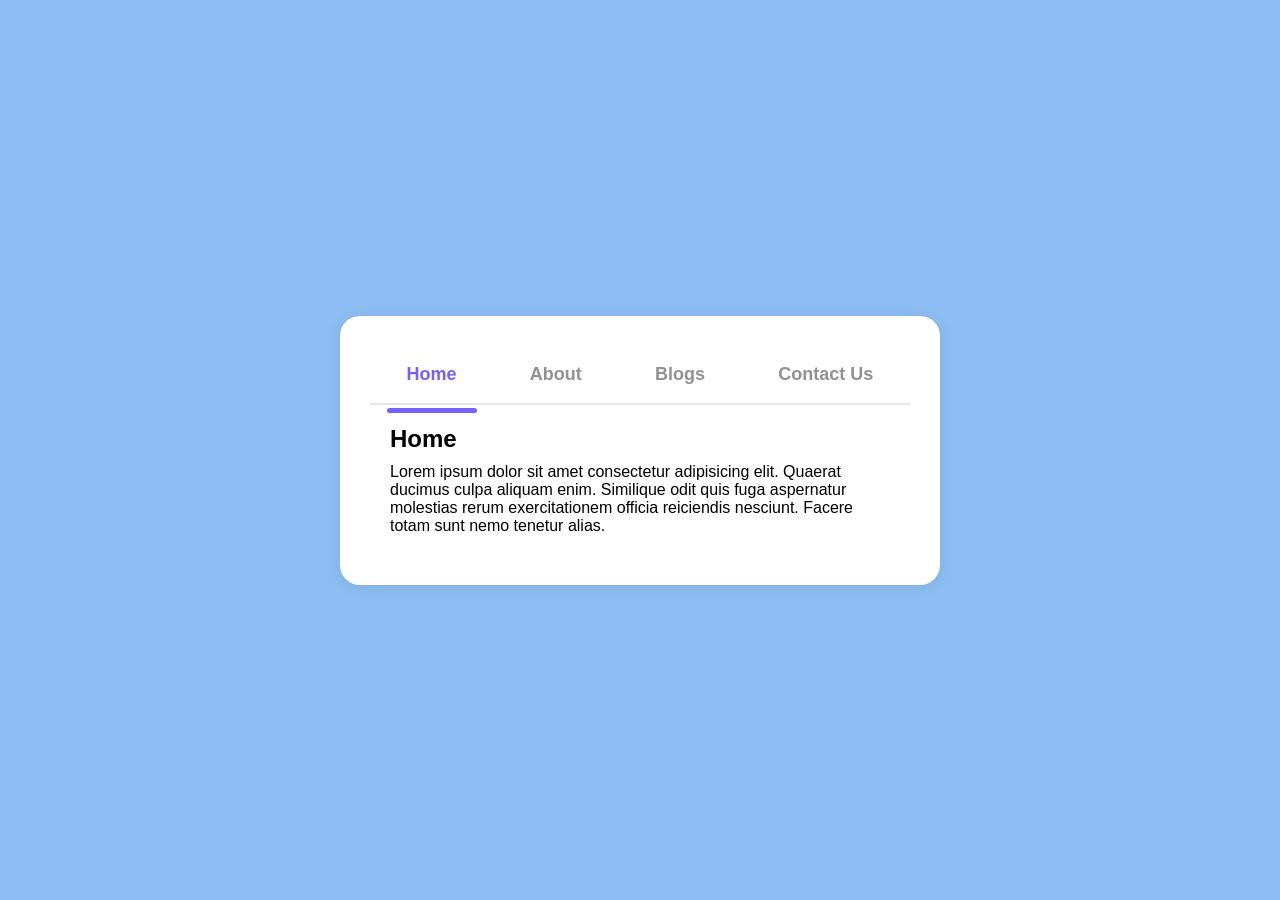
==== ui_page.html @ 30e162bf "Home + Info Tab" ====
<!DOCTYPE html>
<html lang="en">
<head>

    <meta charset="UTF-8">
    <meta name="viewport" content="width=device-width, initial-scale=1.0">
    
    <title>UI_Page</title>
    <link rel="stylesheet" href="styleui.css">

</head>
<body>

<div class="container">
    <div class="tab-box">
        <button class="tab-btn active">Home</button>
        <button class="tab-btn">About</button>
        <button class="tab-btn">Blogs</button>
        <button class="tab-btn">Contact Us</button>
        <div class="line"></div>
    </div>
    <div class="content_box">
        <div class="content active">
            <h2>Home</h2>
            <p>
                Lorem ipsum dolor sit amet consectetur adipisicing elit. 
                Quaerat ducimus culpa aliquam enim. Similique odit quis 
                fuga aspernatur molestias rerum exercitationem officia 
                reiciendis nesciunt. Facere totam sunt nemo tenetur alias.
            </p>
        </div>

        <div class="content">
            <h2>About</h2>
            <p>Lorem ipsum dolor sit amet consectetur adipisicing elit. 
                Quaerat ducimus culpa aliquam enim. Similique odit quis 
                fuga aspernatur molestias rerum exercitationem officia 
                reiciendis nesciunt. Facere totam sunt nemo tenetur alias.
            </p>
        </div>

        <div class="content">
            <h2>Blogs</h2>
            <p>Lorem ipsum dolor sit amet consectetur adipisicing elit. 
                Quaerat ducimus culpa aliquam enim. Similique odit quis 
                fuga aspernatur molestias rerum exercitationem officia 
                reiciendis nesciunt. Facere totam sunt nemo tenetur alias.
            </p>
        </div>

        <div class="content">
            <h2>Contact Us</h2>
            <p>Lorem ipsum dolor sit amet consectetur adipisicing elit. 
                Quaerat ducimus culpa aliquam enim. Similique odit quis 
                fuga aspernatur molestias rerum exercitationem officia 
                reiciendis nesciunt. Facere totam sunt nemo tenetur alias.
            </p>
        </div>

    </div>

</div>
<script>
    const tabs = document.querySelectorAll('.tab-btn');
    const all_content = document.querySelectorAll('.content');

    tabs.forEach((tab, index) =>{
        tab.addEventListener('click', (e) =>{
            tabs.forEach(tab =>{tab.classList.remove('active')})
            tab.classList.add('active');

            
        var line=document.querySelector('.line');
        line.style.width = e.target.offsetWidth + "px";
        line.style.left = e.target.offsetLeft + "px";
        
        all_content.forEach(content => {content.classList.remove('active')});
        all_content[index].classList.add('active');
        })

    })

</script>
</body>
</html>
---- styleui.css ----
*{
    margin: 0;
    padding: 0;
    box-sizing: border-box;
    font-family: sans-serif;
}

body{
    background-color: #8dbef3;
    display: flex;
    justify-content: center;
    align-items: center;
    height: 100vh;
}

.container{
    width: 600px;
    background-color: white;
    padding: 30px;
    box-shadow: 0 2px 16px rgba(0,0,0,0.1);
    border-radius: 20px;
}

.tab-box{
    width: 100%;
    display: flex;
    justify-content: space-around;
    align-items: center;
    border-bottom: 2px solid rgba(229, 229,229);
    font-size: 18px; 
    font-weight: 600;
    position: relative;
}

.tab-box .tab-btn{
    font-size: 18px;
    font-weight: 600;
    color: #919191;
    background: none;
    border: none;
    padding: 18px;
    cursor: pointer;
}

.tab-box .tab-btn.active{
    color: #7360ff;

}

.content_box{
    padding: 20px;
}

.content_box .content{
    display: none;
    animation: moving 0.5s ease;
}

@keyframes moving{
    from{transform: translateX(50px); opacity: 0;}
    to{transform: translateX(0px); opacity: 1;}
}

.content_box .content.active{
    display: block;
}

.content_box .content h2{
    margin-bottom: 10px;
} 

.line{
    position: absolute;
    top: 62px;
    left: 17px;
    width: 90px;
    height: 5px;
    background-color: #7360ff;
    border-radius: 10px;
    transition: all 0.3s ease-in-out;
}
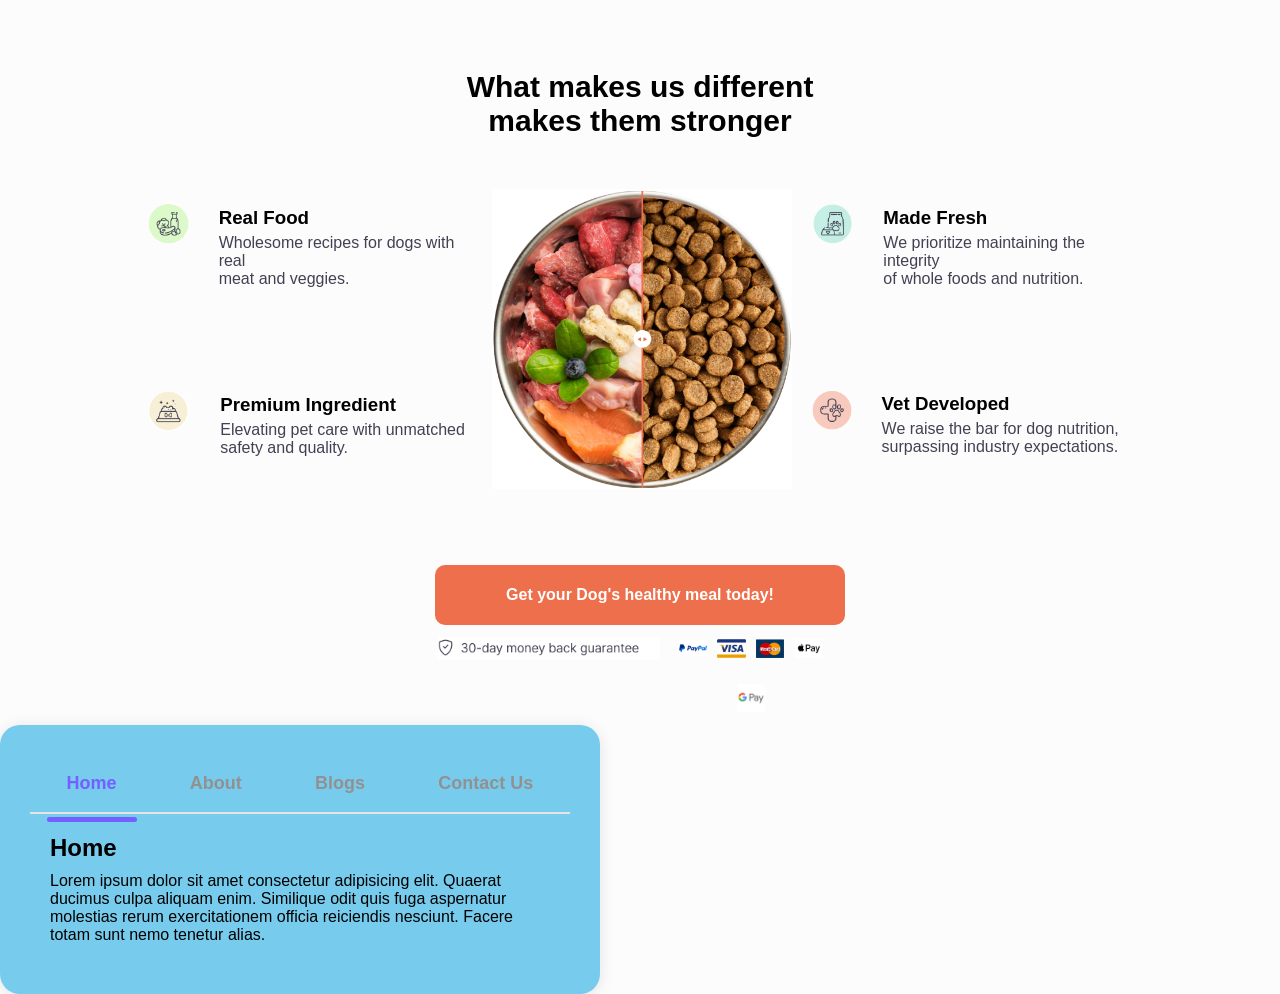
==== commit d558771c: "None_Message" ====
--- a/ui_page.html
+++ b/ui_page.html
@@ -4,13 +4,115 @@
 
     <meta charset="UTF-8">
     <meta name="viewport" content="width=device-width, initial-scale=1.0">
-    
     <title>UI_Page</title>
     <link rel="stylesheet" href="styleui.css">
 
 </head>
 <body>
 
+
+<!-- header -->
+<section class="header">
+    <h1>What makes us different <br> makes them stronger</h1>
+
+    
+                    <div class="row">
+                            <div>
+
+                                    <div class="header-col">
+
+                                        
+
+                                                    <img src="RealFood.png">
+                                                        <div>
+                                                            <h3>Real Food</h3>
+                                                            <p>Wholesome recipes for dogs with real <br> meat and veggies.</p>
+                                                        </div>
+                                
+                                    </div>
+                                        
+                                    
+                                            
+                                    <div class="header-col">
+                                
+                                                        <img src="PremiumIngredients.png">
+                                                            <div>
+                                                                <h3>Premium Ingredient</h3>
+                                                                <p>Elevating pet care with unmatched <br> safety and quality.</p>
+                                                            </div>
+                                    
+                                    </div>
+                            </div>             
+
+
+                            
+                                    <div class="grand-image">
+                                        <img src="FoodBowl.png">
+                                    </div>
+                            
+
+                            
+                            <div>
+
+                                    <div class="header-col">
+
+                                        
+
+                                                    <img src="MadeFresh.png">
+                                                        <div>
+                                                            <h3>Made Fresh</h3>
+                                                            <p>We prioritize maintaining the integrity <br> of whole foods and nutrition.</p>
+                                                        </div>
+                                
+                                    </div>
+                                        
+                                    
+                                    
+                                    
+                                        <div class="header-col">
+                                
+                                                        <img src="VetDeveloped.png">
+                                                            <div>
+                                                                <h3>Vet Developed</h3>
+                                                                <p>We raise the bar for dog nutrition,<br> surpassing industry expectations.</p>
+                                                            </div>
+                                    
+                                        </div>
+                            </div>
+                    </div>
+
+
+
+
+    <div class="payment">
+        <div class="payment-text">
+            <p>Get your Dog's healthy meal today!</p>
+        </div>
+
+        <div class="row">
+            <div class="payment-icon">
+
+                <div class="guarant">
+                    <img src="Guarantee.png">
+                </div>
+
+                <div>
+                    <img src="PayPal.png">
+                    <img src="VisaCard.jpg">
+                    <img src="MasterCard.jpg">
+                    <img src="ApplePay.png">
+                    <img src="GPay.png">
+                </div>
+
+            </div>
+        </div>
+    </div>
+
+</section>
+
+<!-- Another Section -->
+
+<Section>
 <div class="container">
     <div class="tab-box">
         <button class="tab-btn active">Home</button>
@@ -60,26 +162,10 @@
     </div>
 
 </div>
-<script>
-    const tabs = document.querySelectorAll('.tab-btn');
-    const all_content = document.querySelectorAll('.content');
 
-    tabs.forEach((tab, index) =>{
-        tab.addEventListener('click', (e) =>{
-            tabs.forEach(tab =>{tab.classList.remove('active')})
-            tab.classList.add('active');
+</Section>
 
-            
-        var line=document.querySelector('.line');
-        line.style.width = e.target.offsetWidth + "px";
-        line.style.left = e.target.offsetLeft + "px";
-        
-        all_content.forEach(content => {content.classList.remove('active')});
-        all_content[index].classList.add('active');
-        })
 
-    })
-
-</script>
+<script src="script.js"></script>
 </body>
 </html>
--- a/styleui.css
+++ b/styleui.css
@@ -6,16 +6,139 @@
 }
 
 body{
-    background-color: #8dbef3;
-    display: flex;
+    background-color: #fcfcfc;
+    display: inline;
     justify-content: center;
     align-items: center;
     height: 100vh;
 }
 
+/*******Header*******/
+
+.header{
+    width: 80%;
+    margin: auto;
+    padding-top: 70px;
+    text-align: center;
+}
+.header-col{
+    flex-basis: 44%;
+    border-radius: 10px;
+    margin-bottom: 20%;
+    text-align: left;
+    background: none;
+    padding: 15px;
+    cursor: pointer;
+    display: flex;
+    position: relative;
+}
+
+
+.header-col img{
+    height: 40px; 
+    margin-left: 5px;
+    margin-right: 30px;
+    border-radius: 50px;
+}
+
+.grand-image img{
+    width: 300px;
+    height: 300px;
+}
+
+.header-col p{
+    padding-top: 5px;
+    color: #424153;
+    
+}
+
+.header h1{
+    font-weight: bold;
+    font-size: 30px;
+}
+
+.header-col h3{
+    margin-top: 3px;
+    text-align: left;
+}
+
+
+.row{
+    margin-top: 5%;
+    display:flex;
+    justify-content: space-between;
+}
+
+.payment{
+    align-items: center;
+    margin-left: 30%;
+    margin-right: 30%;
+    margin-top: 20px;
+    
+    
+    
+}
+
+.payment-text{
+    height: 40px;
+}
+
+.payment .payment-text p{
+    color: white;
+    background-color: #EE6F4B;
+    height: 60px;
+    border-radius: 10px;
+    align-content: center;
+    font-size: 16px;
+    cursor: pointer;
+    font-weight: bold;
+    
+}
+
+.payment-icon{
+    display: flex;
+
+}
+
+.payment-icon img{
+    flex: 1;
+    object-fit: contain;
+    margin: 3px;
+    height: 40px;
+    width: 15%;
+    border-radius: 10px;
+    cursor: pointer;
+}
+
+.payment-icon .guarant img{
+    height: 40px;
+    width: 100%;
+}
+
+
+@media(max-width: 700px){
+    .header-col img{
+        margin-left: 0px;
+        margin-right: 15px;
+    }
+}
+
+
+
+
+
+
+
+
+
+
+
+
+
+/********************/
 .container{
     width: 600px;
-    background-color: white;
+    background-color: rgb(119, 204, 238);
     padding: 30px;
     box-shadow: 0 2px 16px rgba(0,0,0,0.1);
     border-radius: 20px;
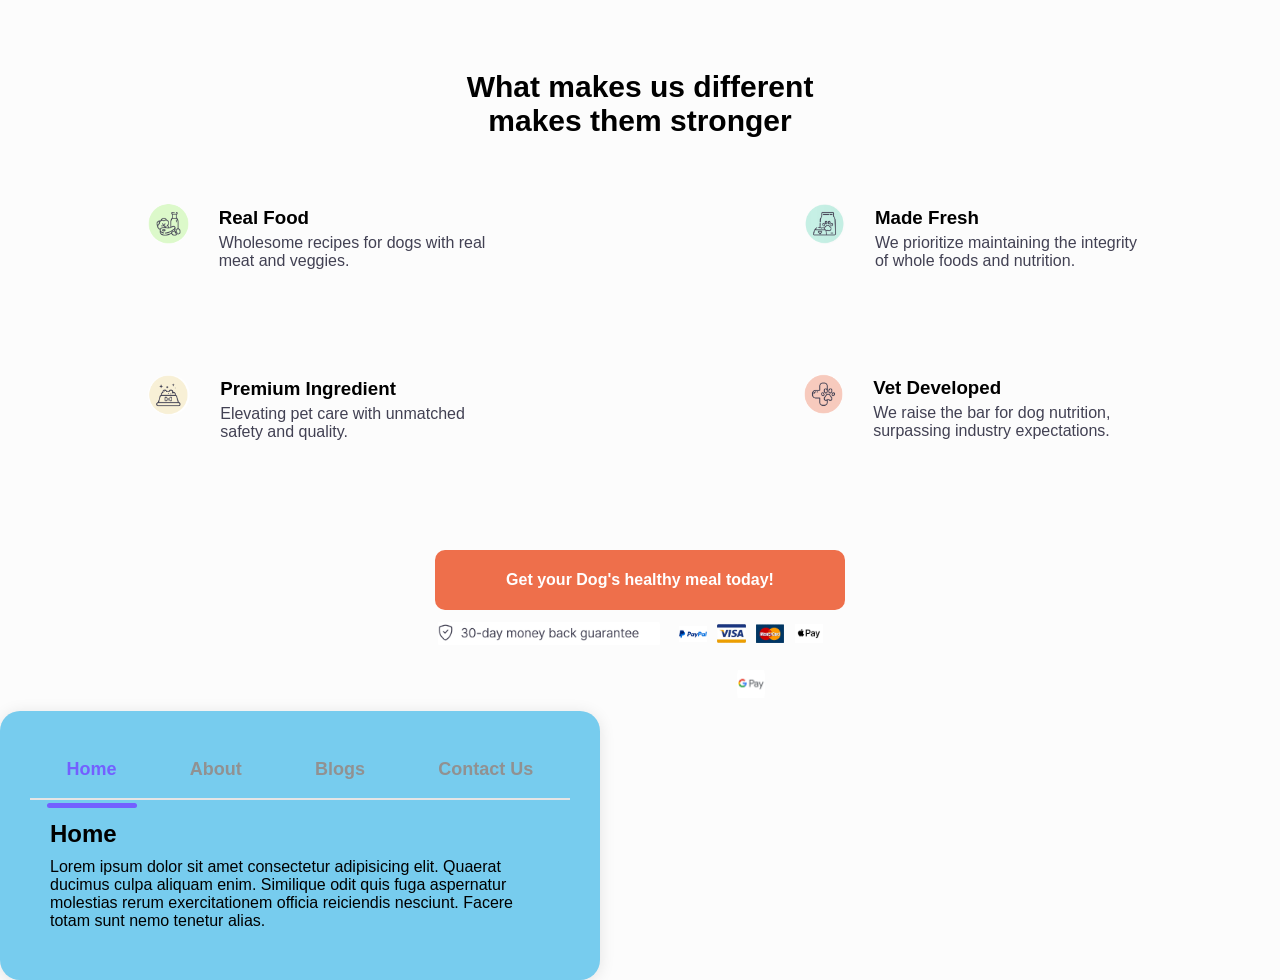
==== commit 6711393f: "Two_Layer_Edit" ====
--- a/ui_page.html
+++ b/ui_page.html
@@ -42,15 +42,7 @@
                                                             </div>
                                     
                                     </div>
-                            </div>             
-
-
-                            
-                                    <div class="grand-image">
-                                        <img src="FoodBowl.png">
-                                    </div>
-                            
-
+                            </div>      
                             
                             <div>
 
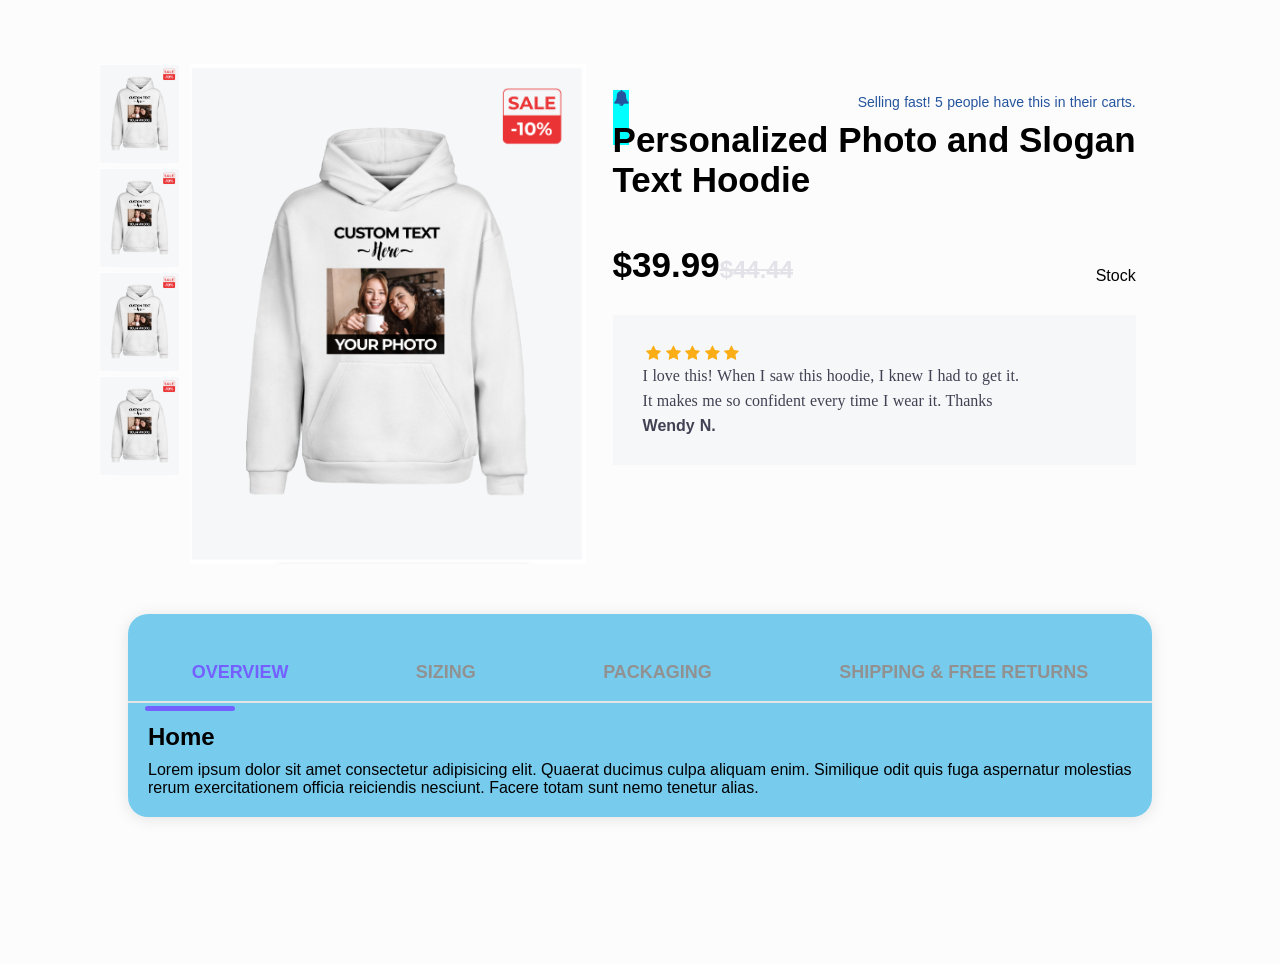
==== commit c033dacb: "UI_Page_arranged" ====
--- a/ui_page.html
+++ b/ui_page.html
@@ -6,99 +6,113 @@
     <meta name="viewport" content="width=device-width, initial-scale=1.0">
     <title>UI_Page</title>
     <link rel="stylesheet" href="styleui.css">
+    <link rel="preconnect" href="https://fonts.googleapis.com">
+    <link rel="preconnect" href="https://fonts.gstatic.com" crossorigin>
+    <link rel="stylesheet" href="https://fonts.googleapis.com/css2?family=Poppins:ital,wght@0,100;0,200;0,300;0,400;0,500;0,600;0,700;0,800;0,900;1,100;1,200;1,300;1,400;1,500;1,600;1,700;1,800;1,900&family=Roboto+Condensed:ital,wght@0,100..900;1,100..900&display=swap">
+    <link rel="stylesheet" href="https://stackpath.bootstrapcdn.com/font-awesome/4.7.0/css/font-awesome.min.css">
 
 </head>
 <body>
 
 
 <!-- header -->
-<section class="header">
-    <h1>What makes us different <br> makes them stronger</h1>
+<section class="HoodSection">
+    
+    <div class="row">
 
-    
-                    <div class="row">
-                            <div>
+                <div class="HoodSection-Image">
 
-                                    <div class="header-col">
 
-                                        
+                    <div class="ThumbnailSection">
+                                                    
+                        <img src="UI Images/Hood_Cover.png">
+                        <img src="UI Images/Hood_Cover.png">
+                        <img src="UI Images/Hood_Cover.png">
+                        <img src="UI Images/Hood_Cover.png">
+                        
+                    </div>
 
-                                                    <img src="RealFood.png">
-                                                        <div>
-                                                            <h3>Real Food</h3>
-                                                            <p>Wholesome recipes for dogs with real <br> meat and veggies.</p>
-                                                        </div>
-                                
-                                    </div>
-                                        
-                                    
-                                            
-                                    <div class="header-col">
-                                
-                                                        <img src="PremiumIngredients.png">
-                                                            <div>
-                                                                <h3>Premium Ingredient</h3>
-                                                                <p>Elevating pet care with unmatched <br> safety and quality.</p>
-                                                            </div>
-                                    
-                                    </div>
-                            </div>      
-                            
-                            <div>
+                    <div class="Hood">
+                                                    
+                        <img src="UI Images/Hood_Cover.png">
+                
+                    </div>
 
-                                    <div class="header-col">
-
-                                        
-
-                                                    <img src="MadeFresh.png">
-                                                        <div>
-                                                            <h3>Made Fresh</h3>
-                                                            <p>We prioritize maintaining the integrity <br> of whole foods and nutrition.</p>
-                                                        </div>
-                                
-                                    </div>
-                                        
-                                    
-                                    
-                                    
-                                        <div class="header-col">
-                                
-                                                        <img src="VetDeveloped.png">
-                                                            <div>
-                                                                <h3>Vet Developed</h3>
-                                                                <p>We raise the bar for dog nutrition,<br> surpassing industry expectations.</p>
-                                                            </div>
-                                    
-                                        </div>
-                            </div>
-                    </div>
+                </div>
 
 
 
+                <div class="HoodSection-text">
+                                            <div>
+                                                    <div class="top-text">
+                                                            <div class="row">
 
-    <div class="payment">
-        <div class="payment-text">
-            <p>Get your Dog's healthy meal today!</p>
-        </div>
+                                                                <div style="color: #25549E; background-color:aqua;"><i class="fa fa-bell" aria-hidden="true"></i></div>
+                                                                <div style="align-self: flex-start;"><p style="color: #25549E;">Selling fast! 5 people have this in their carts.</p></div>
+                                                            
+                                                            </div>
+                                                    </div>
 
-        <div class="row">
-            <div class="payment-icon">
+                                                    <h1>Personalized Photo and Slogan<br> Text Hoodie</h3>
 
-                <div class="guarant">
-                    <img src="Guarantee.png">
+                                                    <!--Price Tag-->
+                                                        <div style="align-content: center;">
+                                                            <div class="row">
+
+                                                                        <div style="margin-bottom: 20px;">
+                                                                        
+                                                                            <div class="row">
+                                                                                <div><h1>$39.99</h2></div>
+                                                                                    
+                                                                                <div style="align-self: center;">
+                                                                                    <h2 style="color: #e2e2e8; text-decoration: line-through;">$44.44</h3>
+                                                                                </div>
+
+                                                                            </div>
+
+                                                                        </div>
+
+                                                                        <div style="align-self: center;">
+                                                                            Stock
+                                                                        </div>
+
+                                                            </div>
+
+                                                    </div>
+
+                                                    <!--Review-->
+
+                                                    <div class="review">
+                                                        <div>
+                                                            <div class="review-star">
+                                                                    <i class="fa fa-star"></i>
+                                                                    <i class="fa fa-star"></i>
+                                                                    <i class="fa fa-star"></i>
+                                                                    <i class="fa fa-star"></i>
+                                                                    <i class="fa fa-star"></i>
+                                                                    
+                                                            </div>
+
+                                                            <div class="review-text">
+                                                                    <p>
+                                                                        I love this! When I saw this hoodie, I knew I had to get it.<br> 
+                                                                        It makes  me so confident every time I wear it. Thanks <br>
+                                                                
+                                                                    <b style="font-size: 16px;"> Wendy N.</b>
+                                                                    </p>
+                                                                    
+                                                                    
+                                                            </div>
+
+                                                        </div>
+                                                    </div>
+                                                    
+                                            </div>
+                            
                 </div>
 
-                <div>
-                    <img src="PayPal.png">
-                    <img src="VisaCard.jpg">
-                    <img src="MasterCard.jpg">
-                    <img src="ApplePay.png">
-                    <img src="GPay.png">
-                </div>
+    </div>
 
-            </div>
-        </div>
-    </div>
 
 </section>
 
@@ -107,10 +121,10 @@
 <Section>
 <div class="container">
     <div class="tab-box">
-        <button class="tab-btn active">Home</button>
-        <button class="tab-btn">About</button>
-        <button class="tab-btn">Blogs</button>
-        <button class="tab-btn">Contact Us</button>
+        <button class="tab-btn active">OVERVIEW</button>
+        <button class="tab-btn">SIZING</button>
+        <button class="tab-btn">PACKAGING</button>
+        <button class="tab-btn">SHIPPING & FREE RETURNS</button>
         <div class="line"></div>
     </div>
     <div class="content_box">
--- a/styleui.css
+++ b/styleui.css
@@ -7,61 +7,10 @@
 
 body{
     background-color: #fcfcfc;
-    display: inline;
     justify-content: center;
     align-items: center;
     height: 100vh;
 }
-
-/*******Header*******/
-
-.header{
-    width: 80%;
-    margin: auto;
-    padding-top: 70px;
-    text-align: center;
-}
-.header-col{
-    flex-basis: 44%;
-    border-radius: 10px;
-    margin-bottom: 20%;
-    text-align: left;
-    background: none;
-    padding: 15px;
-    cursor: pointer;
-    display: flex;
-    position: relative;
-}
-
-
-.header-col img{
-    height: 40px; 
-    margin-left: 5px;
-    margin-right: 30px;
-    border-radius: 50px;
-}
-
-.grand-image img{
-    width: 300px;
-    height: 300px;
-}
-
-.header-col p{
-    padding-top: 5px;
-    color: #424153;
-    
-}
-
-.header h1{
-    font-weight: bold;
-    font-size: 30px;
-}
-
-.header-col h3{
-    margin-top: 3px;
-    text-align: left;
-}
-
 
 .row{
     margin-top: 5%;
@@ -69,59 +18,125 @@
     justify-content: space-between;
 }
 
-.payment{
+
+/*******Header*******/
+
+.top-text{
+    height: 30px;
+}
+
+.top-text .bi{
+    color: #25549E;
+}
+
+.HoodSection{
+    width: 100%;
+    text-align: center;
     align-items: center;
-    margin-left: 30%;
-    margin-right: 30%;
-    margin-top: 20px;
-    
-    
-    
-}
-
-.payment-text{
-    height: 40px;
-}
-
-.payment .payment-text p{
-    color: white;
-    background-color: #EE6F4B;
-    height: 60px;
+
+}
+
+.HoodSection-Image{
+    margin-left: 100px;
+    
+    margin-bottom: 50px;
+    width: 80%;
     border-radius: 10px;
     align-content: center;
+    
+    width: 500px;
+    height: 500px;
+    cursor: pointer;
+    display: flex;
+    position: relative;
+}
+
+.Hood{
+    margin-left: 10px;
+
+}
+.Hood img{
+    height: 100%;
+    width: 100%;
+}
+
+.ThumbnailSection{
+    width: 80px;
+    height: 400px;
+}
+
+.ThumbnailSection img{
+    width: 80px;
+    height: 100px;
+    
+}
+
+.HoodSection-text{
+    flex-basis: 45%;
+    margin-right: 100px;
+    margin-left: 20px;
+    margin-bottom: 50px;
+    width: 80%;
+    align-items: flex-start;
+    width: 500px;
+    height: 500px;
+    display: flex;
+    position: relative;
+}
+
+.HoodSection-text h1{
+    width: 100%;
+    text-align: justify;
+    padding-bottom: 10px;
+    font-size: 35px;
+    font-weight: bold;
+}
+
+.HoodSection-text p{
+    width: 100%;
+    text-align: justify;
+    word-spacing: 0.5px;
+    padding-bottom: 30px;
+    font-size: 14px;
+    line-height: 25px;
+    color:#424153
+    
+}
+
+/**Review**/
+
+.icons .fa{
+    color: #f44336;
+    margin: 0 13px;
+    cursor: pointer;
+    padding: 18px 0;
+}
+fa-heart-o{
+    color: #f44336;
+}
+
+.review{
+    padding: 30px;
+    padding-right: 60px;
+    background-color: #F5F7F8;
+    height: 150px;
+}
+
+.review-text p{
     font-size: 16px;
-    cursor: pointer;
-    font-weight: bold;
-    
-}
-
-.payment-icon{
-    display: flex;
-
-}
-
-.payment-icon img{
-    flex: 1;
-    object-fit: contain;
-    margin: 3px;
-    height: 40px;
-    width: 15%;
-    border-radius: 10px;
-    cursor: pointer;
-}
-
-.payment-icon .guarant img{
-    height: 40px;
-    width: 100%;
-}
-
-
-@media(max-width: 700px){
-    .header-col img{
-        margin-left: 0px;
-        margin-right: 15px;
-    }
-}
+    font-family: 'Open Sans';
+    word-spacing: 0.5px;
+}
+
+.review-star{
+    align-items: left;
+    width: 100px;
+}
+
+.review-star .fa{
+    color: #faad14;
+}
+
 
 
 
@@ -137,9 +152,11 @@
 
 /********************/
 .container{
-    width: 600px;
+    width: 80%;
+    margin: auto;
+    padding-top: 70px;
     background-color: rgb(119, 204, 238);
-    padding: 30px;
+    padding-top: 30px;
     box-shadow: 0 2px 16px rgba(0,0,0,0.1);
     border-radius: 20px;
 }
